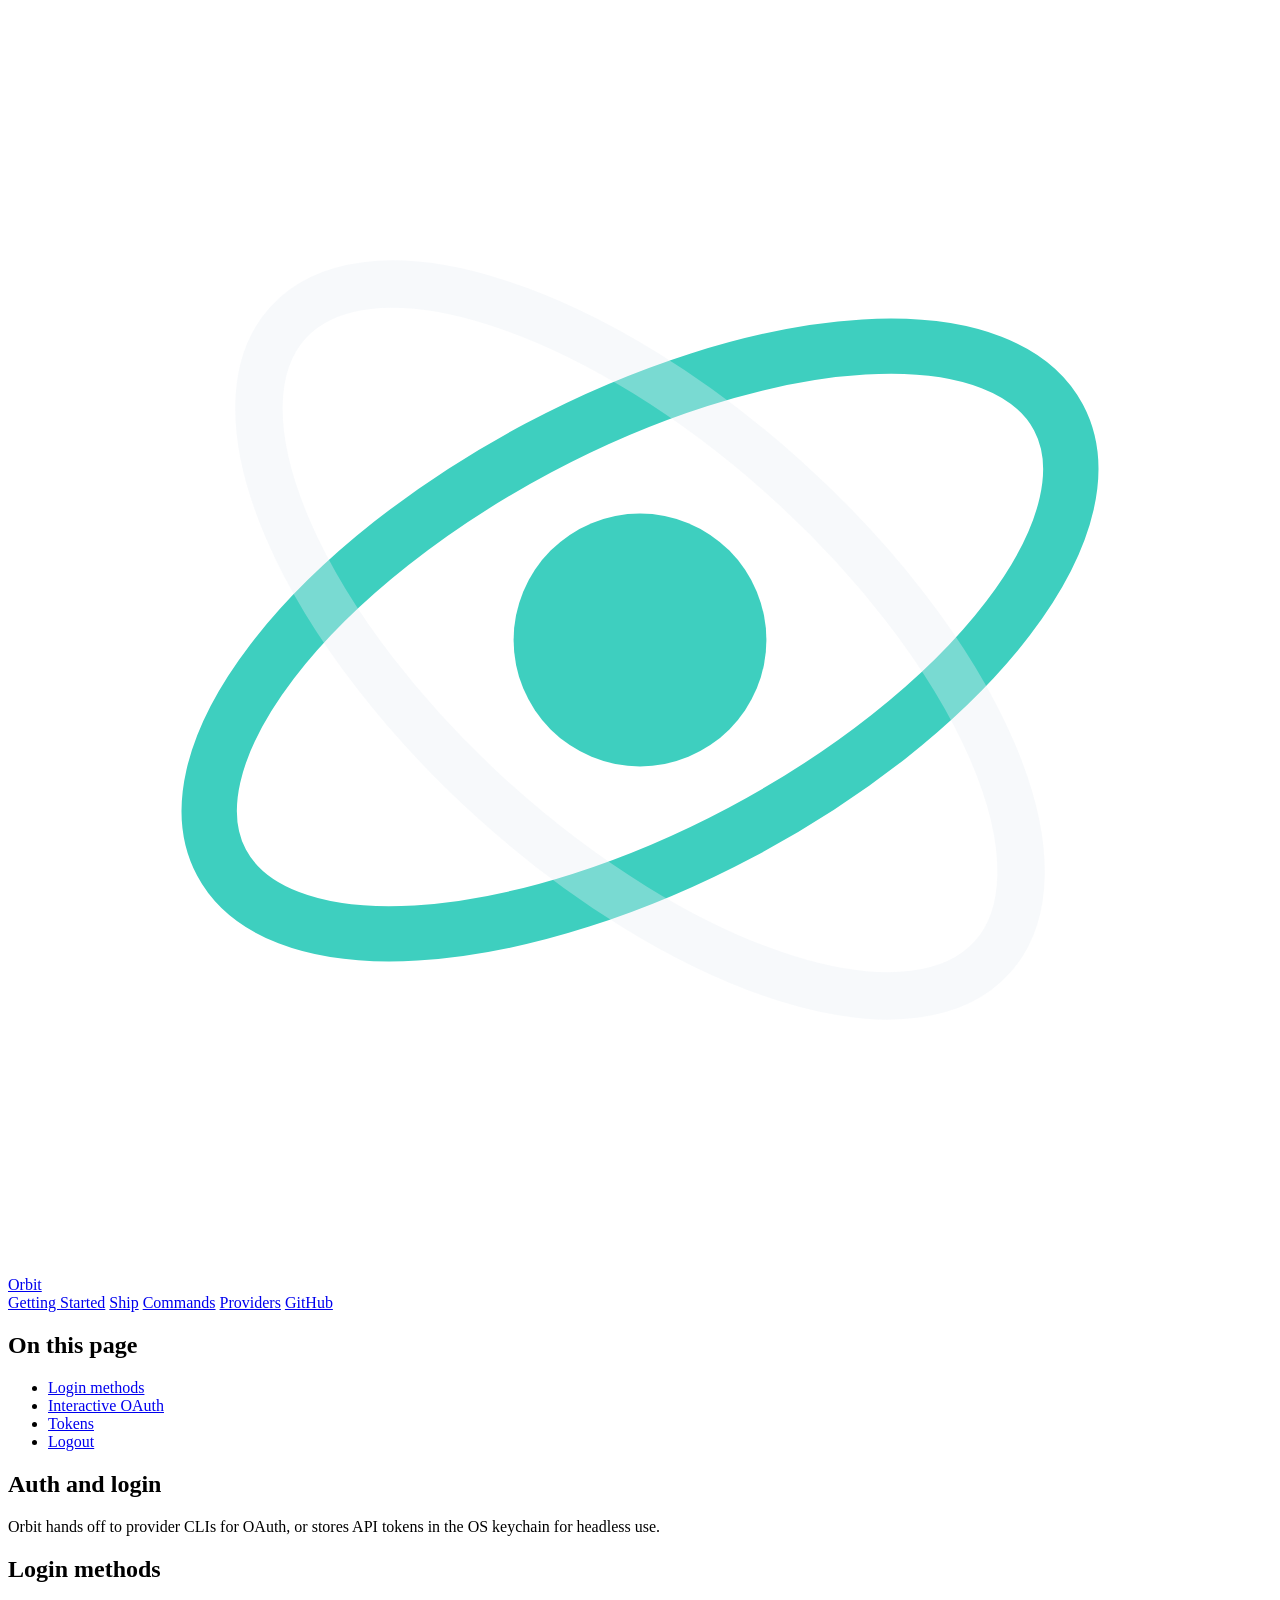
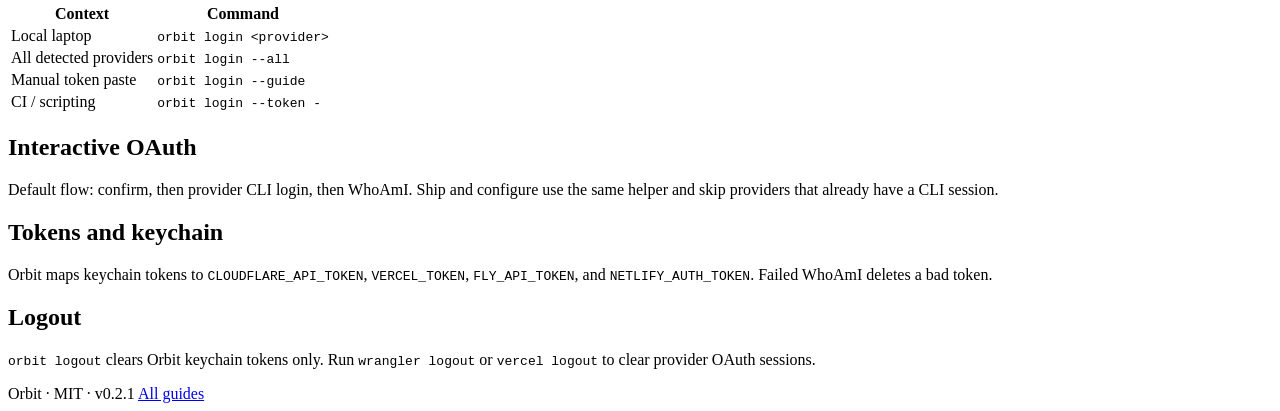
==== site/auth.html @ f524005b "Add Phase 1 one-stack launch pack and expand docs. Ship HOOK/TRACK pages, CONVERT checklist draft, u" ====
<!doctype html>
<html lang="en">
  <head>
    <meta charset="UTF-8" />
    <meta name="viewport" content="width=device-width, initial-scale=1.0" />
    <title>Auth — Orbit</title>
    <meta name="description" content="Log in to Cloudflare, Vercel, Fly, and Netlify through Orbit." />
    <link rel="preconnect" href="https://fonts.googleapis.com" />
    <link rel="preconnect" href="https://fonts.gstatic.com" crossorigin />
    <link href="https://fonts.googleapis.com/css2?family=Figtree:wght@400;500;600;700&family=IBM+Plex+Mono:wght@400;500&family=Syne:wght@600;700;800&display=swap" rel="stylesheet" />
    <link rel="stylesheet" href="/assets/styles.css" />
  </head>
  <body>
    <header class="site-header" data-site-header>
      <div class="site-header__inner">
        <a class="brand" href="/">
          <svg class="brand-mark" viewBox="0 0 32 32" aria-hidden="true">
            <circle cx="16" cy="16" r="3.2" fill="#3ecfbf" />
            <ellipse cx="16" cy="16" rx="12" ry="5.5" fill="none" stroke="#3ecfbf" stroke-width="1.4" transform="rotate(-28 16 16)" />
            <ellipse cx="16" cy="16" rx="12" ry="5.5" fill="none" stroke="rgba(232,238,244,0.35)" stroke-width="1.2" transform="rotate(42 16 16)" />
          </svg>
          Orbit
        </a>
        <nav class="nav" aria-label="Primary">
          <a href="/getting-started.html">Getting Started</a>
          <a href="/ship.html">Ship</a>
          <a href="/commands.html">Commands</a>
          <a href="/providers.html">Providers</a>
          <a href="https://github.com/Dendro-X0/Orbit">GitHub</a>
        </nav>
      </div>
    </header>

    <div class="shell">
      <div class="doc-layout">
        <aside class="side-nav" aria-label="On this page">
          <h2>On this page</h2>
          <ul>
            <li><a href="#methods">Login methods</a></li>
            <li><a href="#oauth">Interactive OAuth</a></li>
            <li><a href="#token">Tokens</a></li>
            <li><a href="#logout">Logout</a></li>
          </ul>
        </aside>

        <article class="prose">
          <h1>Auth and login</h1>
          <p class="summary">Orbit hands off to provider CLIs for OAuth, or stores API tokens in the OS keychain for headless use.</p>

          <h2 id="methods">Login methods</h2>
          <table>
            <thead><tr><th>Context</th><th>Command</th></tr></thead>
            <tbody>
              <tr><td>Local laptop</td><td><code>orbit login &lt;provider&gt;</code></td></tr>
              <tr><td>All detected providers</td><td><code>orbit login --all</code></td></tr>
              <tr><td>Manual token paste</td><td><code>orbit login --guide</code></td></tr>
              <tr><td>CI / scripting</td><td><code>orbit login --token -</code></td></tr>
            </tbody>
          </table>

          <h2 id="oauth">Interactive OAuth</h2>
          <p>Default flow: confirm, then provider CLI login, then WhoAmI. Ship and configure use the same helper and skip providers that already have a CLI session.</p>

          <h2 id="token">Tokens and keychain</h2>
          <p>Orbit maps keychain tokens to <code>CLOUDFLARE_API_TOKEN</code>, <code>VERCEL_TOKEN</code>, <code>FLY_API_TOKEN</code>, and <code>NETLIFY_AUTH_TOKEN</code>. Failed WhoAmI deletes a bad token.</p>

          <h2 id="logout">Logout</h2>
          <p class="note"><code>orbit logout</code> clears Orbit keychain tokens only. Run <code>wrangler logout</code> or <code>vercel logout</code> to clear provider OAuth sessions.</p>
        </article>
      </div>
    </div>

    <footer class="site-footer">
      <div class="shell">
        <span>Orbit · MIT · v0.2.1</span>
        <span><a href="/guides.html">All guides</a></span>
      </div>
    </footer>
    <script src="/assets/site.js"></script>
  </body>
</html>
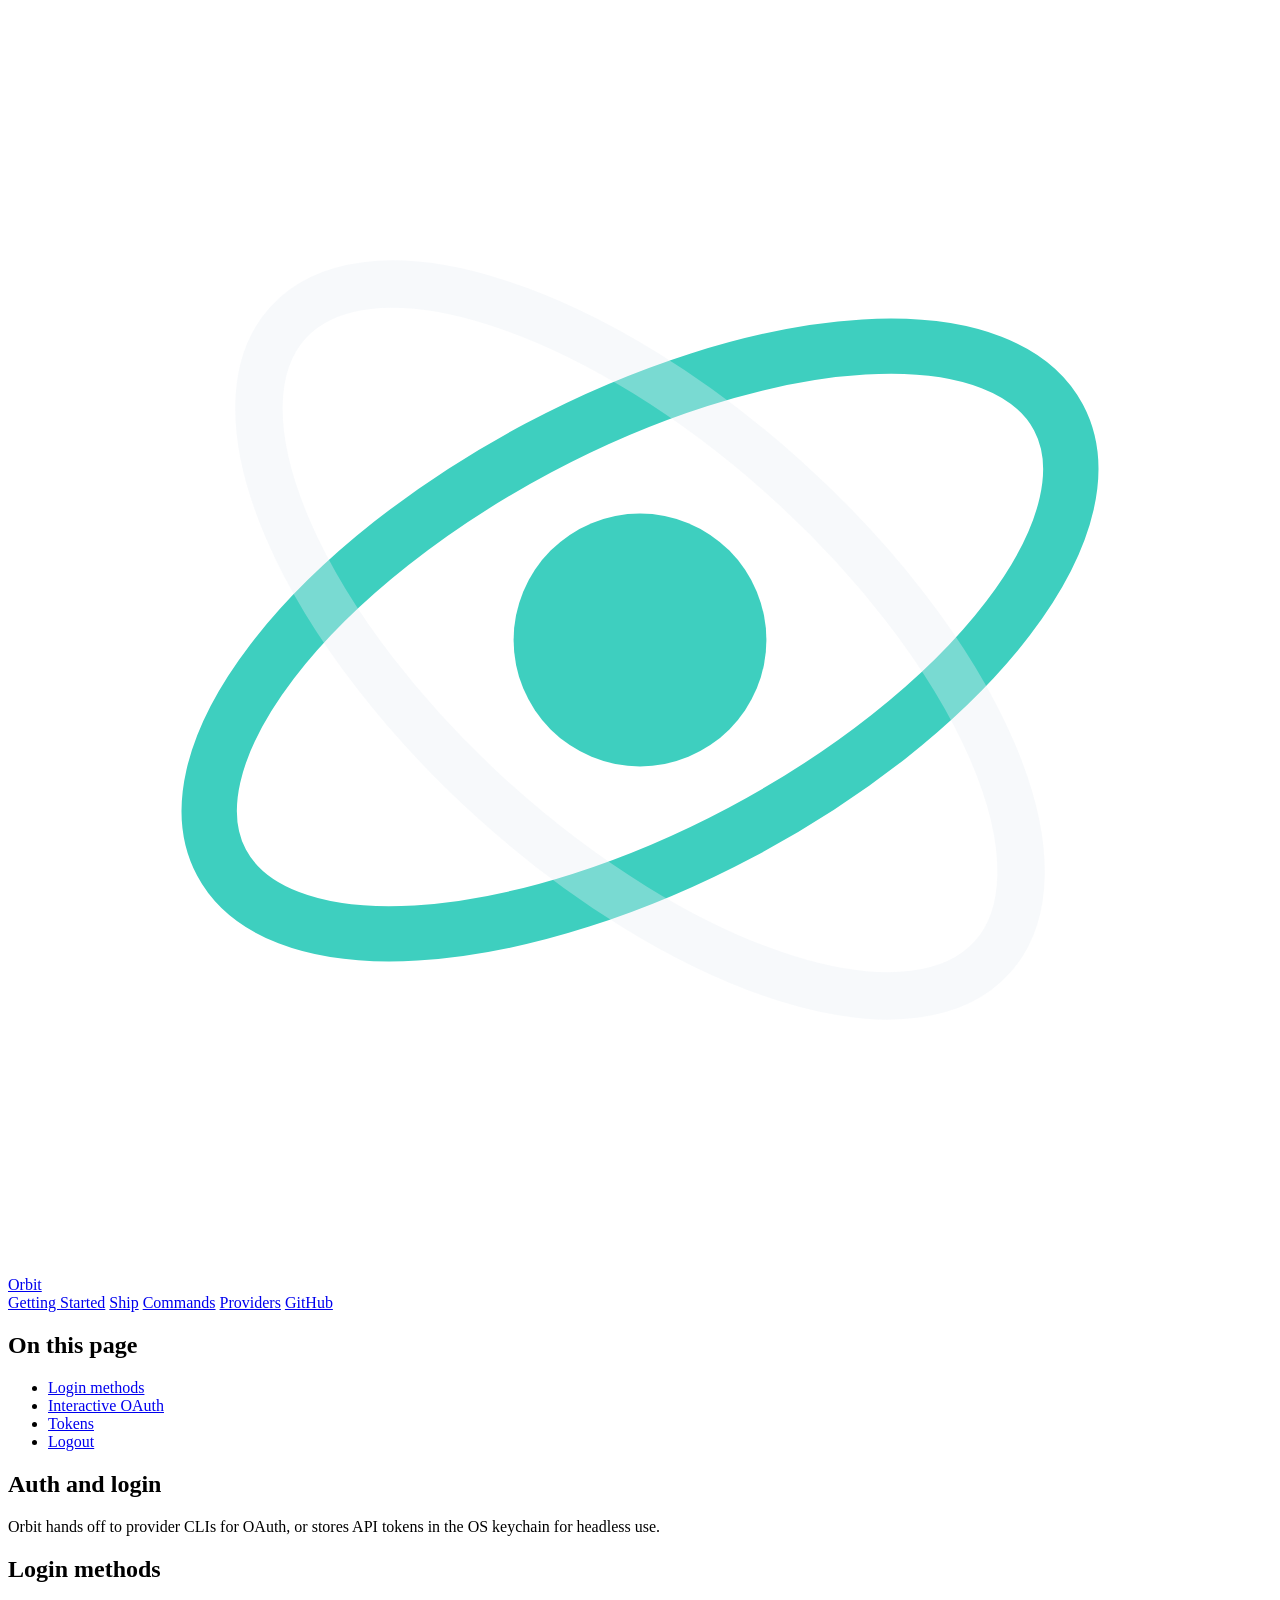
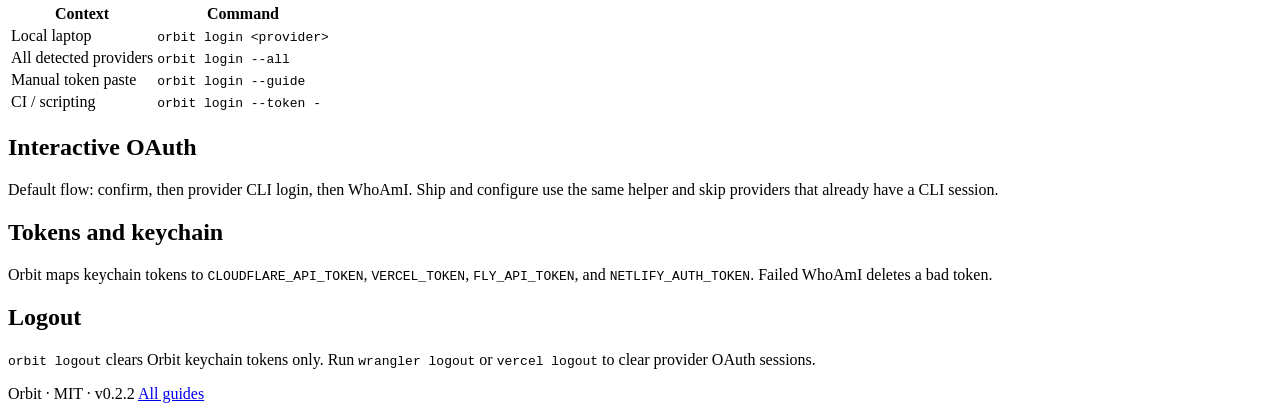
==== commit f26a55a2: "Release v0.2.2: MIT license, GoReleaser, and binary install docs. Sync version defaults, publish mul" ====
--- a/site/auth.html
+++ b/site/auth.html
@@ -72,7 +72,7 @@
 
     <footer class="site-footer">
       <div class="shell">
-        <span>Orbit · MIT · v0.2.1</span>
+        <span>Orbit · MIT · v0.2.2</span>
         <span><a href="/guides.html">All guides</a></span>
       </div>
     </footer>
